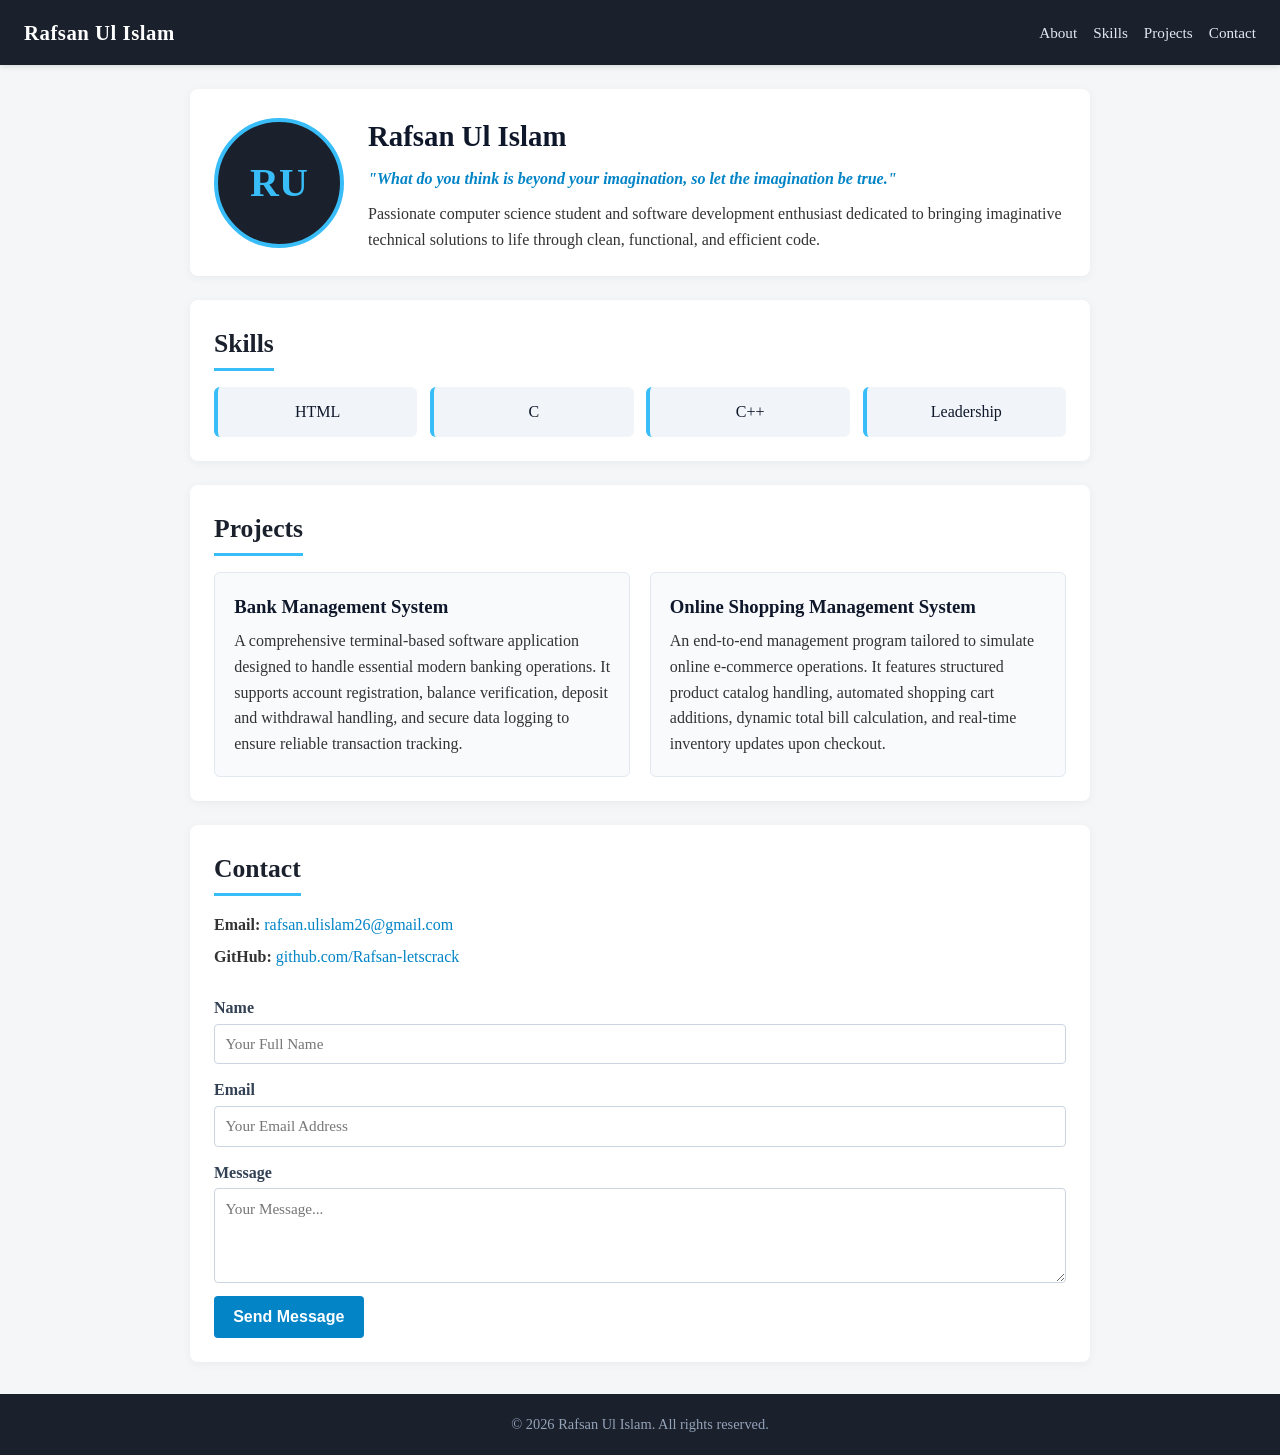
==== Index only.html @ b1931690 "Only html" ====
<!DOCTYPE html>
<html lang="en">
<head>
  <meta charset="UTF-8">
  <meta name="viewport" content="width=device-width, initial-scale=1.0">
  <title>Rafsan Ul Islam - Personal Profile</title>
  <link rel="stylesheet" href="style.css">
</head>
<body>

  <!-- Header Section -->
  <header>
    <div class="logo">Rafsan Ul Islam</div>
    <nav>
      <ul>
        <li><a href="#about">About</a></li>
        <li><a href="#skills">Skills</a></li>
        <li><a href="#projects">Projects</a></li>
        <li><a href="#contact">Contact</a></li>
      </ul>
    </nav>
  </header>

  <!-- Main Content Area -->
  <main>

    <!-- About Section -->
    <section id="about" class="section-container">
      <div class="about-content">
        <!-- Initial Circle Avatar for Mobile Compatibility -->
        <div class="profile-img-placeholder">RU</div>
        <div class="about-text">
          <h1>Rafsan Ul Islam</h1>
          <p class="tagline">"What do you think is beyond your imagination, so let the imagination be true."</p>
          <p>Passionate computer science student and software development enthusiast dedicated to bringing imaginative technical solutions to life through clean, functional, and efficient code.</p>
        </div>
      </div>
    </section>

    <!-- Skills Section -->
    <section id="skills" class="section-container">
      <h2>Skills</h2>
      <div class="skills-grid">
        <div class="skill-card">HTML</div>
        <div class="skill-card">C</div>
        <div class="skill-card">C++</div>
        <div class="skill-card">Leadership</div>
      </div>
    </section>

    <!-- Projects Section -->
    <section id="projects" class="section-container">
      <h2>Projects</h2>
      <div class="projects-grid">
        
        <article class="project-card">
          <h3>Bank Management System</h3>
          <p>
            A comprehensive terminal-based software application designed to handle essential modern banking operations. 
            It supports account registration, balance verification, deposit and withdrawal handling, and secure data logging 
            to ensure reliable transaction tracking.
          </p>
        </article>

        <article class="project-card">
          <h3>Online Shopping Management System</h3>
          <p>
            An end-to-end management program tailored to simulate online e-commerce operations. 
            It features structured product catalog handling, automated shopping cart additions, dynamic total bill calculation, 
            and real-time inventory updates upon checkout.
          </p>
        </article>

      </div>
    </section>

    <!-- Contact Section -->
    <section id="contact" class="section-container">
      <h2>Contact</h2>
      <div class="contact-container">
        
        <div class="contact-details">
          <p><strong>Email:</strong> <a href="mailto:rafsan.ulislam26@gmail.com">rafsan.ulislam26@gmail.com</a></p>
          <p><strong>GitHub:</strong> <a href="https://github.com/Rafsan-letscrack/Rafsan.git" target="_blank" rel="noopener noreferrer">github.com/Rafsan-letscrack</a></p>
        </div>

        <form class="contact-form" action="#" method="POST">
          <div class="form-group">
            <label for="name">Name</label>
            <input type="text" id="name" name="name" placeholder="Your Full Name" required>
          </div>

          <div class="form-group">
            <label for="email">Email</label>
            <input type="email" id="email" name="email" placeholder="Your Email Address" required>
          </div>

          <div class="form-group">
            <label for="message">Message</label>
            <textarea id="message" name="message" rows="4" placeholder="Your Message..." required></textarea>
          </div>

          <button type="submit">Send Message</button>
        </form>

      </div>
    </section>

  </main>

  <!-- Footer Section -->
  <footer>
    <p>&copy; 2026 Rafsan Ul Islam. All rights reserved.</p>
  </footer>

</body>
</html>
---- style.css ----
/* Global Reset */
* {
  margin: 0;
  padding: 0;
  box-sizing: border-box;
}

body {
  font-family: cursive;
  line-height: 1.6;
  background-color: #f4f6f8;
  color: #333333;
}

/* Header & Navigation (Flexbox Layout) */
header {
  background-color: #1a202c;
  color: #ffffff;
  display: flex;
  justify-content: space-between;
  align-items: center;
  padding: 1rem 1.5rem;
  position: sticky;
  top: 0;
  z-index: 1000;
  box-shadow: 0 2px 5px rgba(0, 0, 0, 0.1);
}

header .logo {
  font-size: 1.3rem;
  font-weight: bold;
  letter-spacing: 0.5px;
}

nav ul {
  display: flex;
  list-style: none;
  gap: 1rem;
}

nav a {
  color: #e2e8f0;
  text-decoration: none;
  font-weight: 500;
  font-size: 0.95rem;
  transition: color 0.3s ease;
}

nav a:hover {
  color: #38bdf8;
}

/* Container & Sections */
.section-container {
  max-width: 900px;
  margin: 1.5rem auto;
  background-color: #ffffff;
  padding: 1.5rem;
  border-radius: 8px;
  box-shadow: 0 2px 10px rgba(0, 0, 0, 0.05);
}

h2 {
  font-size: 1.6rem;
  color: #1a202c;
  margin-bottom: 1rem;
  border-bottom: 3px solid #38bdf8;
  display: inline-block;
  padding-bottom: 0.2rem;
}

/* About Section (Flexbox Layout) */
.about-content {
  display: flex;
  align-items: center;
  gap: 1.5rem;
}

.profile-img-placeholder {
  width: 130px;
  height: 130px;
  border-radius: 50%;
  background-color: #1a202c;
  color: #38bdf8;
  display: flex;
  justify-content: center;
  align-items: center;
  font-size: 2.5rem;
  font-weight: bold;
  border: 4px solid #38bdf8;
  flex-shrink: 0;
}

.about-text h1 {
  font-size: 1.8rem;
  color: #0f172a;
  margin-bottom: 0.4rem;
}

.about-text .tagline {
  font-style: italic;
  color: #0284c7;
  font-weight: 600;
  margin-bottom: 0.6rem;
}

/* Skills Section (CSS Grid Layout) */
.skills-grid {
  display: grid;
  grid-template-columns: repeat(auto-fit, minmax(110px, 1fr));
  gap: 0.8rem;
}

.skill-card {
  background-color: #f1f5f9;
  color: #0f172a;
  padding: 0.75rem;
  text-align: center;
  border-radius: 6px;
  font-weight: lighter;
  border-left: 4px solid #38bdf8;
}

/* Projects Section (CSS Grid Layout) */
.projects-grid {
  display: grid;
  grid-template-columns: repeat(auto-fit, minmax(260px, 1fr));
  gap: 1.2rem;
}

.project-card {
  background-color: #f8fafc;
  border: 1px solid #e2e8f0;
  padding: 1.2rem;
  border-radius: 6px;
}

.project-card h3 {
  color: #0f172a;
  margin-bottom: 0.4rem;
}

/* Contact Section & Form */
.contact-container {
  display: flex;
  flex-direction: column;
  gap: 1.2rem;
}

.contact-details p {
  margin-bottom: 0.4rem;
  word-break: break-all;
}

.contact-details a {
  color: #0284c7;
  text-decoration: none;
}

.contact-form {
  display: flex;
  flex-direction: column;
  gap: 0.8rem;
}

.form-group {
  display: flex;
  flex-direction: column;
  gap: 0.2rem;
}

.form-group label {
  font-weight: 600;
  color: #334155;
}

.form-group input,
.form-group textarea {
  width: 100%;
  padding: 0.65rem;
  border: 1px solid #cbd5e1;
  border-radius: 4px;
  font-family: inherit;
  font-size: 0.95rem;
}

.form-group input:focus,
.form-group textarea:focus {
  outline: none;
  border-color: #0284c7;
}

button {
  background-color: #0284c7;
  color: #ffffff;
  border: none;
  padding: 0.75rem 1.2rem;
  font-size: 1rem;
  font-weight: 600;
  border-radius: 4px;
  cursor: pointer;
  align-self: flex-start;
}

button:hover {
  background-color: #0369a1;
}

/* Footer Section */
footer {
  text-align: center;
  background-color: #1a202c;
  color: #94a3b8;
  padding: 1.2rem;
  margin-top: 2rem;
  font-size: 0.9rem;
}

/* Mobile Responsive Tweaks */
@media (max-width: 600px) {
  header {
    flex-direction: column;
    gap: 0.8rem;
    text-align: center;
  }

  nav ul {
    gap: 0.8rem;
  }

  .about-content {
    flex-direction: column;
    text-align: center;
  }

  button {
    width: 100%;
  }

  .section-container {
    margin: 0.8rem;
    padding: 1.2rem;
  }
}
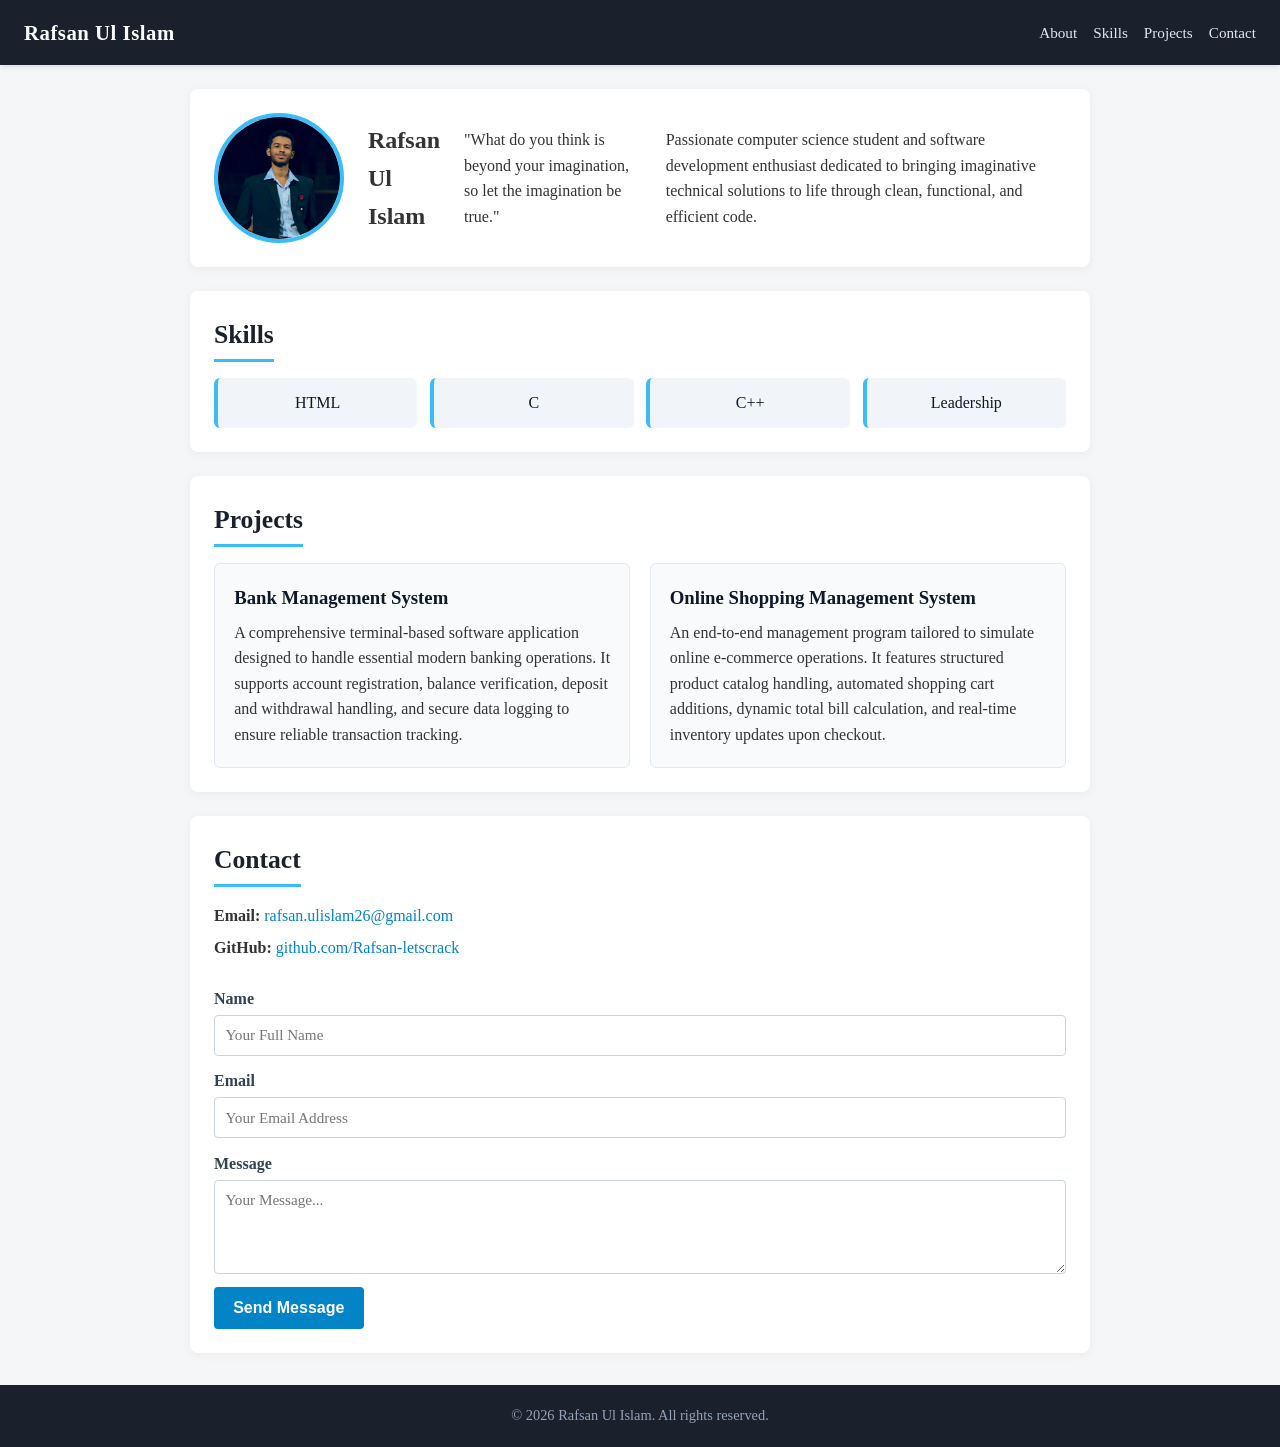
==== commit fb703042: "Task" ====
--- a/Index only.html
+++ b/Index only.html
@@ -28,7 +28,8 @@
     <section id="about" class="section-container">
       <div class="about-content">
         <!-- Initial Circle Avatar for Mobile Compatibility -->
-        <div class="profile-img-placeholder">RU</div>
+        <img src="Screenshot_20260912-013801.png" alt="Rafsan Ul Islam" class="profile-img"
+        
         <div class="about-text">
           <h1>Rafsan Ul Islam</h1>
           <p class="tagline">"What do you think is beyond your imagination, so let the imagination be true."</p>
--- a/style.css
+++ b/style.css
@@ -76,21 +76,15 @@
   gap: 1.5rem;
 }
 
-.profile-img-placeholder {
+.profile-img {
   width: 130px;
   height: 130px;
   border-radius: 50%;
-  background-color: #1a202c;
-  color: #38bdf8;
-  display: flex;
-  justify-content: center;
-  align-items: center;
-  font-size: 2.5rem;
-  font-weight: bold;
+  object-fit: cover;
   border: 4px solid #38bdf8;
   flex-shrink: 0;
-}
-
+  transition: transform 0.3s ease;
+}
 .about-text h1 {
   font-size: 1.8rem;
   color: #0f172a;
